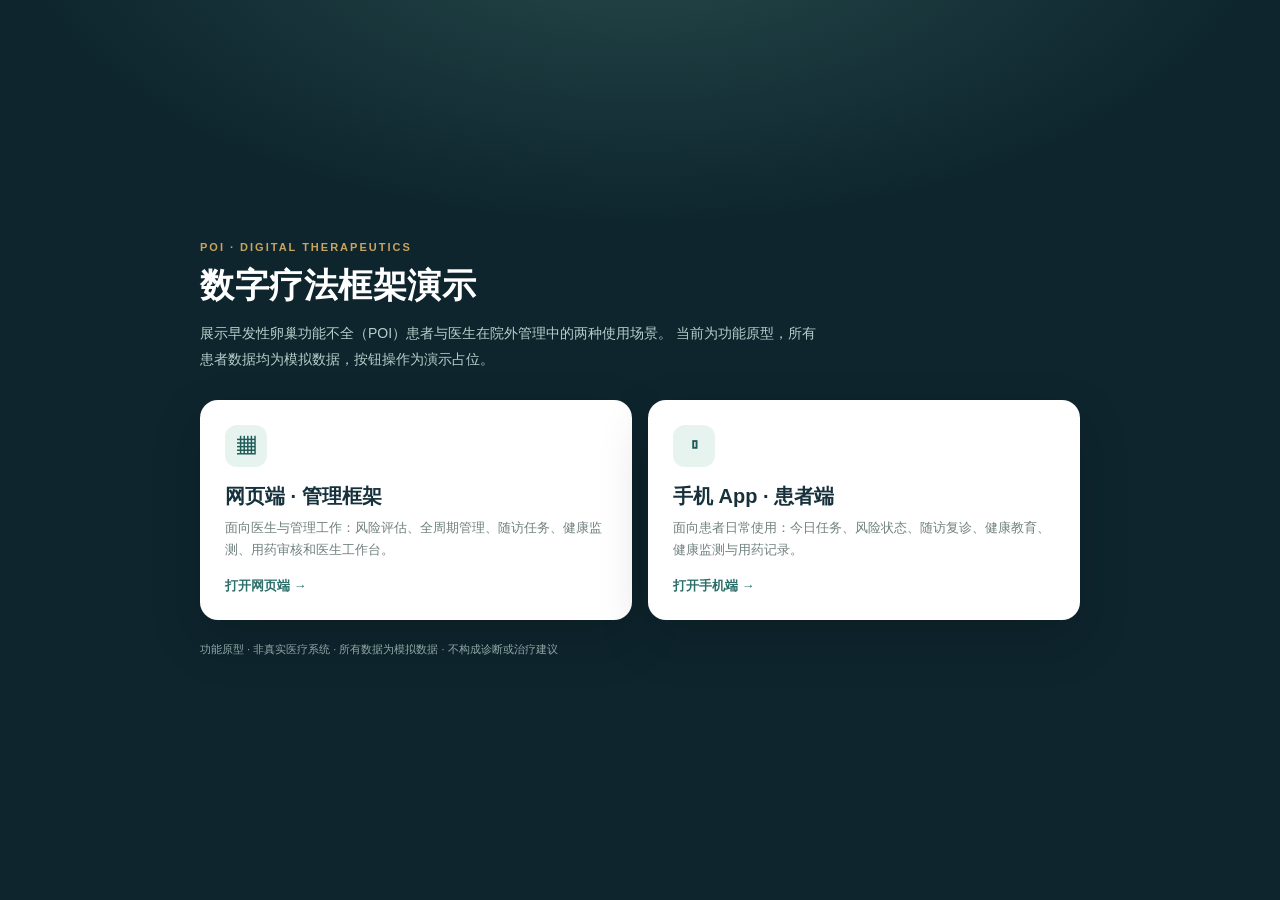
==== index.html @ 71f82b86 "POI 数字疗法演示入口：网页端与患者 App" ====
<!DOCTYPE html>
<html lang="zh-CN">
<head>
  <meta charset="UTF-8" />
  <meta name="viewport" content="width=device-width, initial-scale=1.0" />
  <title>POI 数字疗法 · 演示入口</title>
  <style>
    * { box-sizing: border-box; }
    body {
      margin: 0;
      min-height: 100vh;
      display: flex;
      align-items: center;
      justify-content: center;
      padding: 24px;
      background:
        radial-gradient(900px 450px at 50% -10%, rgba(101, 172, 149, 0.28), transparent 70%),
        #0e252e;
      color: #17313c;
      font-family: "Microsoft YaHei", "PingFang SC", Arial, sans-serif;
    }
    .portal {
      width: 100%;
      max-width: 880px;
    }
    .eyebrow {
      margin: 0 0 10px;
      color: #c9a45d;
      font-size: 11px;
      font-weight: 700;
      letter-spacing: 2px;
    }
    h1 {
      margin: 0;
      color: #ffffff;
      font-size: 34px;
      letter-spacing: 0.5px;
    }
    .subtitle {
      max-width: 620px;
      margin: 12px 0 28px;
      color: #b8ceca;
      font-size: 14px;
      line-height: 1.8;
    }
    .cards {
      display: grid;
      grid-template-columns: repeat(2, minmax(0, 1fr));
      gap: 16px;
    }
    .entry {
      display: block;
      padding: 24px;
      border: 1px solid rgba(255, 255, 255, 0.14);
      border-radius: 18px;
      background: #ffffff;
      color: #17313c;
      text-decoration: none;
      box-shadow: 0 20px 50px rgba(0, 0, 0, 0.18);
      transition: transform 0.18s ease, box-shadow 0.18s ease;
    }
    .entry:hover {
      transform: translateY(-3px);
      box-shadow: 0 26px 60px rgba(0, 0, 0, 0.25);
    }
    .entry-icon {
      display: grid;
      place-items: center;
      width: 42px;
      height: 42px;
      margin-bottom: 16px;
      border-radius: 12px;
      background: #e7f3ef;
      color: #1f5b58;
      font-size: 18px;
      font-weight: 700;
    }
    .entry h2 {
      margin: 0 0 7px;
      font-size: 20px;
    }
    .entry p {
      margin: 0;
      color: #70817f;
      font-size: 13px;
      line-height: 1.7;
    }
    .entry span {
      display: inline-block;
      margin-top: 16px;
      color: #2d6f6b;
      font-size: 13px;
      font-weight: 700;
    }
    .note {
      margin: 20px 0 0;
      color: #8fa9a6;
      font-size: 11px;
      line-height: 1.7;
    }
    @media (max-width: 640px) {
      body { align-items: flex-start; padding: 22px 16px; }
      h1 { font-size: 27px; }
      .cards { grid-template-columns: 1fr; }
      .entry { padding: 20px; }
    }
  </style>
</head>
<body>
  <div class="portal">
    <p class="eyebrow">POI · DIGITAL THERAPEUTICS</p>
    <h1>数字疗法框架演示</h1>
    <p class="subtitle">
      展示早发性卵巢功能不全（POI）患者与医生在院外管理中的两种使用场景。
      当前为功能原型，所有患者数据均为模拟数据，按钮操作为演示占位。
    </p>

    <div class="cards">
      <a class="entry" href="web/index.html">
        <div class="entry-icon">▦</div>
        <h2>网页端 · 管理框架</h2>
        <p>面向医生与管理工作：风险评估、全周期管理、随访任务、健康监测、用药审核和医生工作台。</p>
        <span>打开网页端 →</span>
      </a>

      <a class="entry" href="app/index.html">
        <div class="entry-icon">▯</div>
        <h2>手机 App · 患者端</h2>
        <p>面向患者日常使用：今日任务、风险状态、随访复诊、健康教育、健康监测与用药记录。</p>
        <span>打开手机端 →</span>
      </a>
    </div>

    <p class="note">
      功能原型 · 非真实医疗系统 · 所有数据为模拟数据 · 不构成诊断或治疗建议
    </p>
  </div>
</body>
</html>
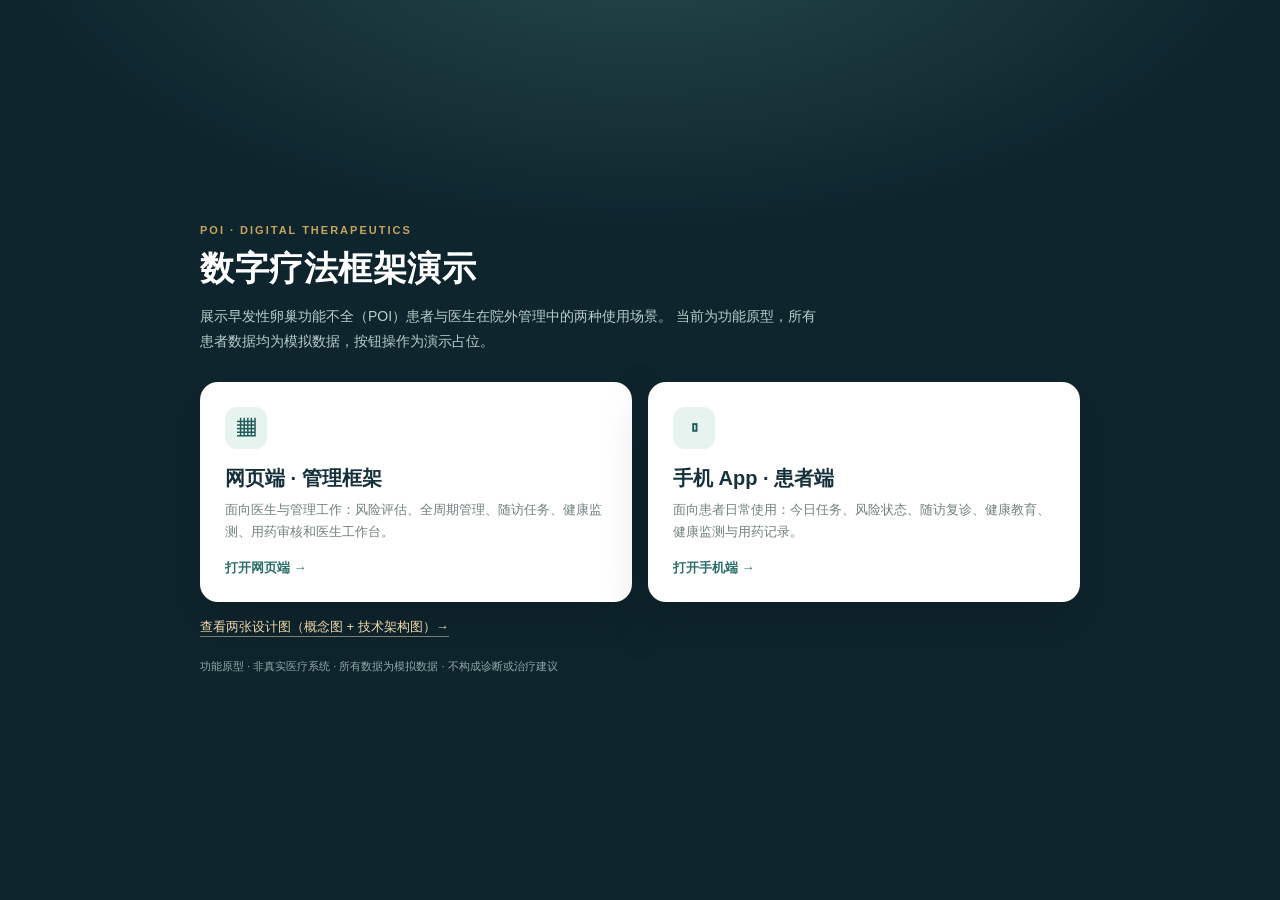
==== commit 00024fcd: "新增POI概念图、技术架构SVG与设计图展示页" ====
--- a/index.html
+++ b/index.html
@@ -98,6 +98,14 @@
       font-size: 11px;
       line-height: 1.7;
     }
+    .diagrams-link {
+      display: inline-block;
+      margin-top: 16px;
+      color: #f0d7a8;
+      font-size: 13px;
+      text-decoration: none;
+      border-bottom: 1px solid rgba(240, 215, 168, 0.5);
+    }
     @media (max-width: 640px) {
       body { align-items: flex-start; padding: 22px 16px; }
       h1 { font-size: 27px; }
@@ -131,6 +139,8 @@
       </a>
     </div>
 
+    <a class="diagrams-link" href="diagrams.html">查看两张设计图（概念图 + 技术架构图）→</a>
+
     <p class="note">
       功能原型 · 非真实医疗系统 · 所有数据为模拟数据 · 不构成诊断或治疗建议
     </p>
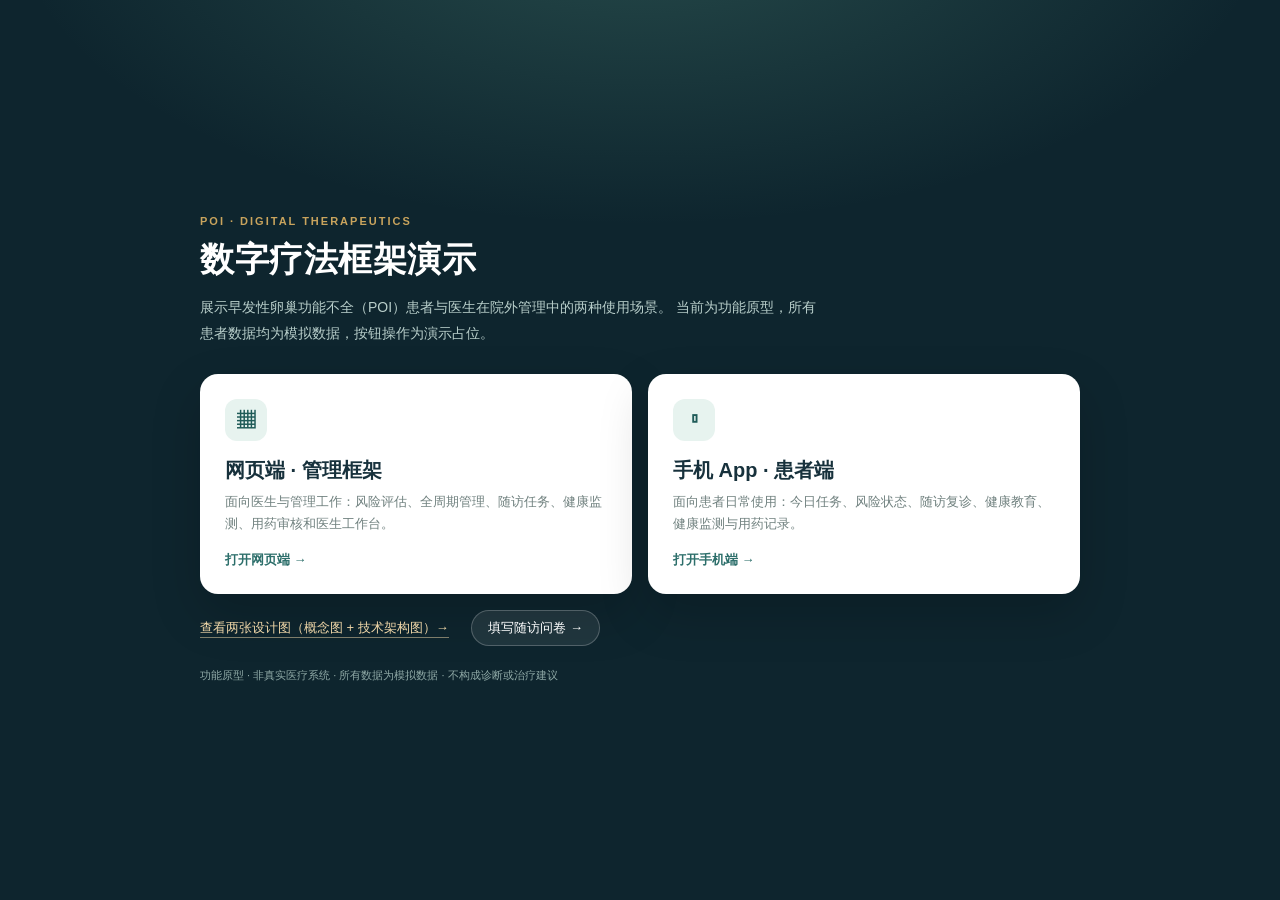
==== commit b0fe262d: "新增11项随访问卷选择入口" ====
--- a/index.html
+++ b/index.html
@@ -106,6 +106,18 @@
       text-decoration: none;
       border-bottom: 1px solid rgba(240, 215, 168, 0.5);
     }
+    .survey-cta {
+      display: inline-block;
+      margin-top: 16px;
+      margin-left: 18px;
+      padding: 8px 16px;
+      border: 1px solid rgba(255, 255, 255, 0.22);
+      border-radius: 999px;
+      color: #ffffff;
+      font-size: 13px;
+      text-decoration: none;
+      background: rgba(255, 255, 255, 0.08);
+    }
     @media (max-width: 640px) {
       body { align-items: flex-start; padding: 22px 16px; }
       h1 { font-size: 27px; }
@@ -140,6 +152,7 @@
     </div>
 
     <a class="diagrams-link" href="diagrams.html">查看两张设计图（概念图 + 技术架构图）→</a>
+    <a class="survey-cta" href="survey.html">填写随访问卷 →</a>
 
     <p class="note">
       功能原型 · 非真实医疗系统 · 所有数据为模拟数据 · 不构成诊断或治疗建议
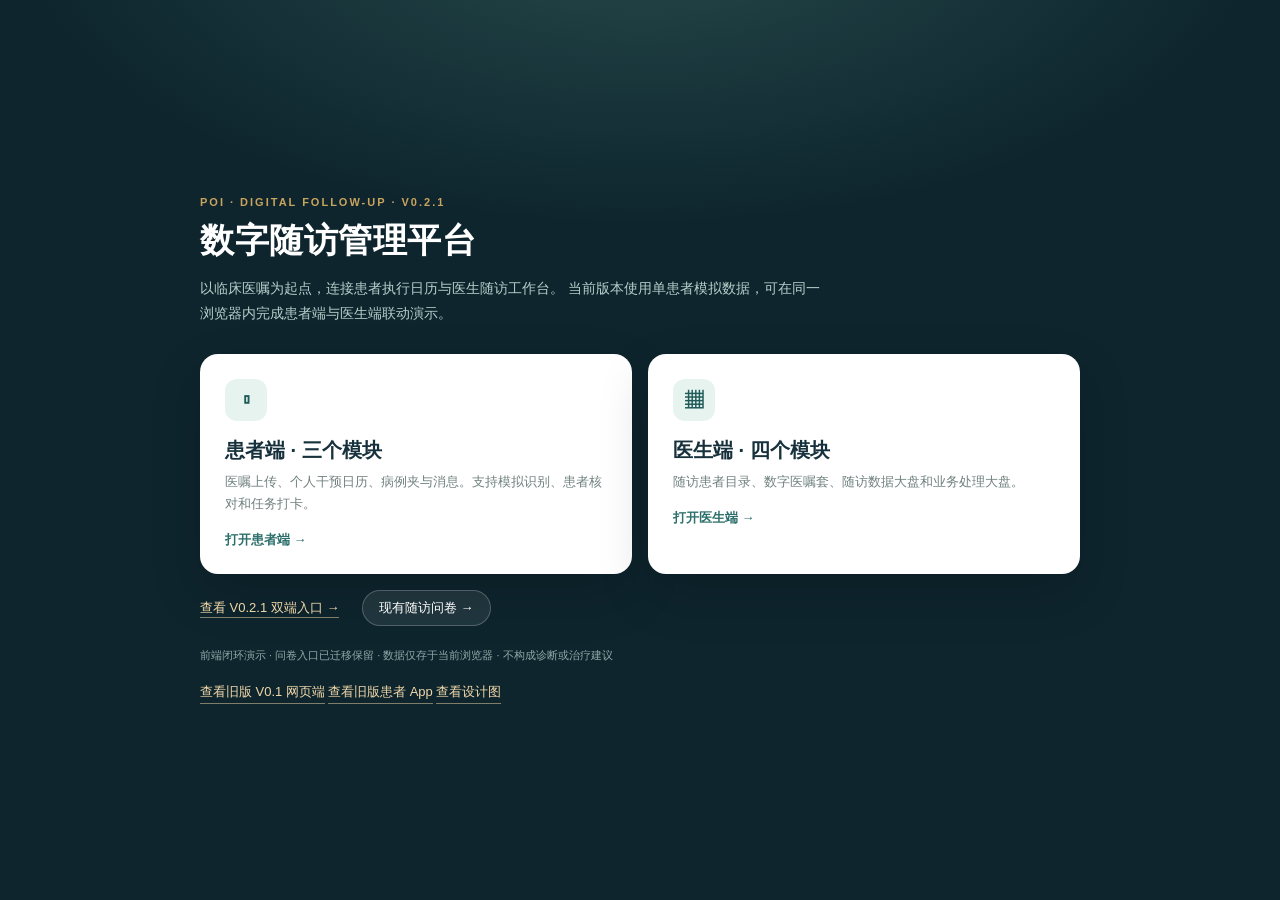
==== commit 00c2c9a2: "搭建POI V0.2.1双端前端闭环演示" ====
--- a/index.html
+++ b/index.html
@@ -3,7 +3,7 @@
 <head>
   <meta charset="UTF-8" />
   <meta name="viewport" content="width=device-width, initial-scale=1.0" />
-  <title>POI 数字疗法 · 演示入口</title>
+  <title>POI 数字随访管理平台 · V0.2.1</title>
   <style>
     * { box-sizing: border-box; }
     body {
@@ -128,34 +128,37 @@
 </head>
 <body>
   <div class="portal">
-    <p class="eyebrow">POI · DIGITAL THERAPEUTICS</p>
-    <h1>数字疗法框架演示</h1>
+    <p class="eyebrow">POI · DIGITAL FOLLOW-UP · V0.2.1</p>
+    <h1>数字随访管理平台</h1>
     <p class="subtitle">
-      展示早发性卵巢功能不全（POI）患者与医生在院外管理中的两种使用场景。
-      当前为功能原型，所有患者数据均为模拟数据，按钮操作为演示占位。
+      以临床医嘱为起点，连接患者执行日历与医生随访工作台。
+      当前版本使用单患者模拟数据，可在同一浏览器内完成患者端与医生端联动演示。
     </p>
 
     <div class="cards">
-      <a class="entry" href="web/index.html">
-        <div class="entry-icon">▦</div>
-        <h2>网页端 · 管理框架</h2>
-        <p>面向医生与管理工作：风险评估、全周期管理、随访任务、健康监测、用药审核和医生工作台。</p>
-        <span>打开网页端 →</span>
+      <a class="entry" href="v021/app/index.html">
+        <div class="entry-icon">▯</div>
+        <h2>患者端 · 三个模块</h2>
+        <p>医嘱上传、个人干预日历、病例夹与消息。支持模拟识别、患者核对和任务打卡。</p>
+        <span>打开患者端 →</span>
       </a>
 
-      <a class="entry" href="app/index.html">
-        <div class="entry-icon">▯</div>
-        <h2>手机 App · 患者端</h2>
-        <p>面向患者日常使用：今日任务、风险状态、随访复诊、健康教育、健康监测与用药记录。</p>
-        <span>打开手机端 →</span>
+      <a class="entry" href="v021/doctor/index.html">
+        <div class="entry-icon">▦</div>
+        <h2>医生端 · 四个模块</h2>
+        <p>随访患者目录、数字医嘱套、随访数据大盘和业务处理大盘。</p>
+        <span>打开医生端 →</span>
       </a>
     </div>
 
-    <a class="diagrams-link" href="diagrams.html">查看两张设计图（概念图 + 技术架构图）→</a>
-    <a class="survey-cta" href="survey.html">填写随访问卷 →</a>
+    <a class="diagrams-link" href="v021/index.html">查看 V0.2.1 双端入口 →</a>
+    <a class="survey-cta" href="survey.html">现有随访问卷 →</a>
 
     <p class="note">
-      功能原型 · 非真实医疗系统 · 所有数据为模拟数据 · 不构成诊断或治疗建议
+      前端闭环演示 · 问卷入口已迁移保留 · 数据仅存于当前浏览器 · 不构成诊断或治疗建议
+      <br><a class="diagrams-link" href="web/index.html">查看旧版 V0.1 网页端</a>
+      <a class="diagrams-link" href="app/index.html">查看旧版患者 App</a>
+      <a class="diagrams-link" href="diagrams.html">查看设计图</a>
     </p>
   </div>
 </body>
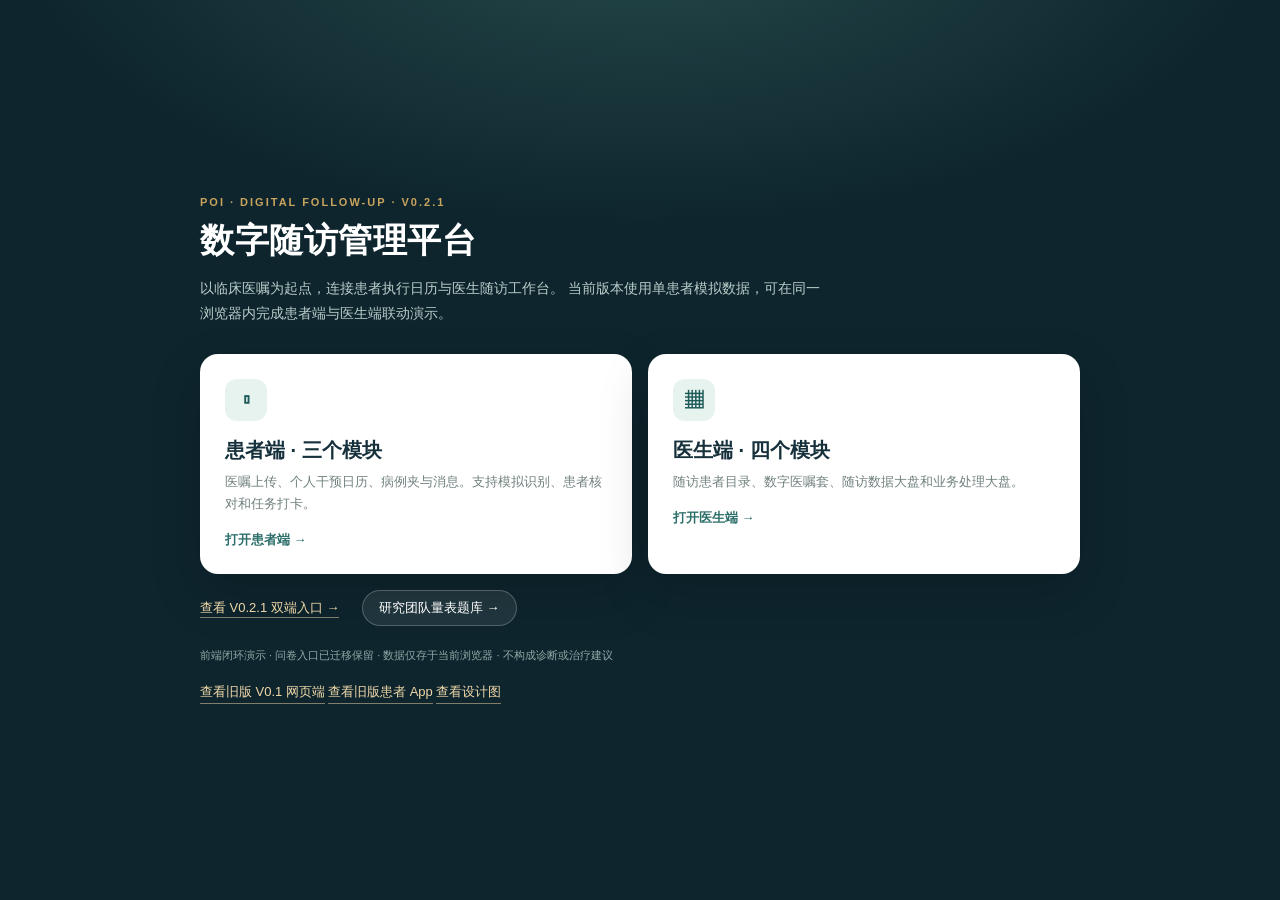
==== commit 4c9b4ae7: "统一患者问卷入口并将专科指标移至医生端" ====
--- a/index.html
+++ b/index.html
@@ -152,7 +152,7 @@
     </div>
 
     <a class="diagrams-link" href="v021/index.html">查看 V0.2.1 双端入口 →</a>
-    <a class="survey-cta" href="survey.html">现有随访问卷 →</a>
+    <a class="survey-cta" href="survey.html">研究团队量表题库 →</a>
 
     <p class="note">
       前端闭环演示 · 问卷入口已迁移保留 · 数据仅存于当前浏览器 · 不构成诊断或治疗建议
